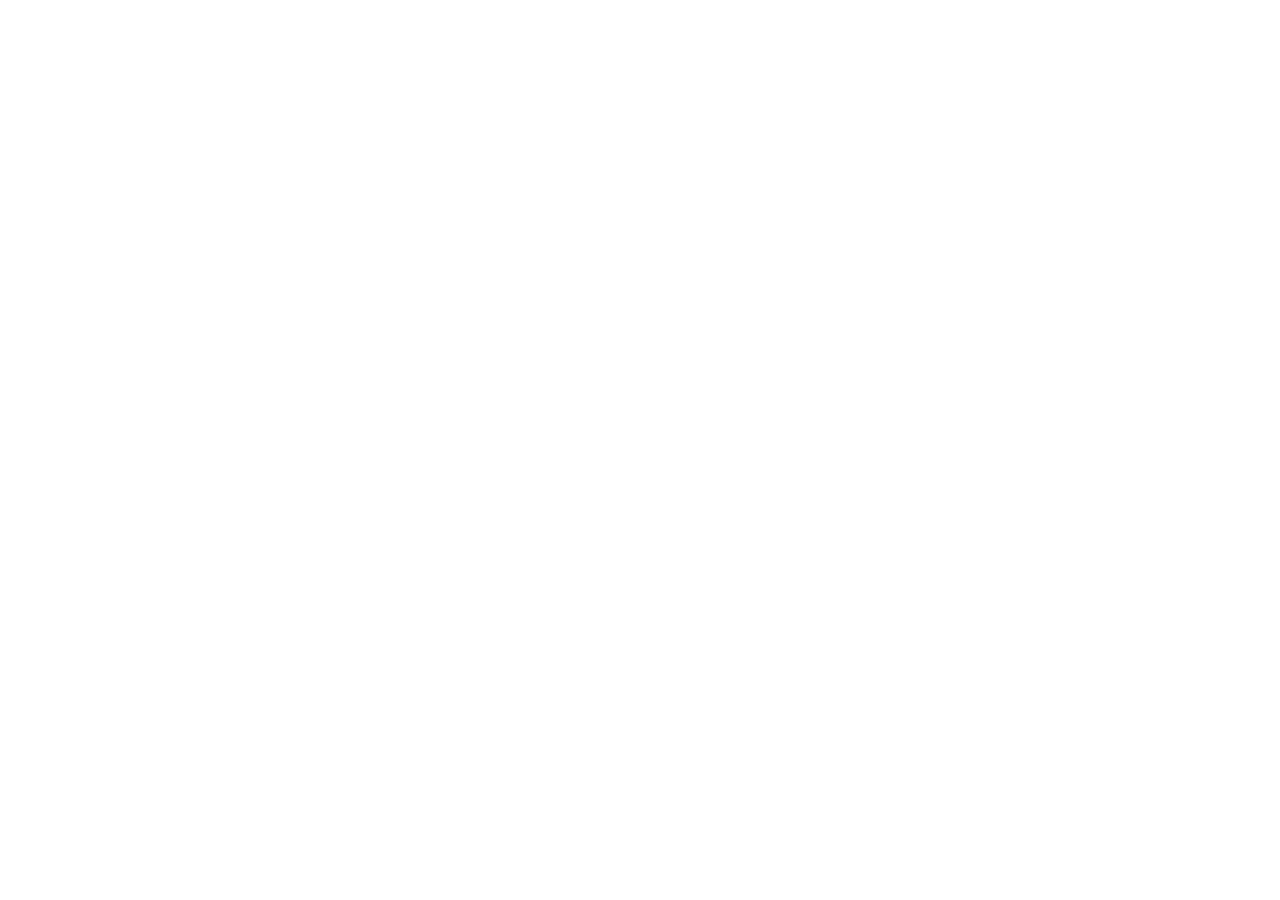
==== index.html @ d4c9ab6a "feat: initialize Sweet 17 Birthday Wish app Setup the project structure including React, Vite, Tailw" ====
<!doctype html>
<html lang="en">
  <head>
    <meta charset="UTF-8" />
    <meta name="viewport" content="width=device-width, initial-scale=1.0" />
    <title>Happy Sweet 17th Birthday, Sayang! 💖</title>
  </head>
  <body>
    <div id="root"></div>
    <script type="module" src="/src/main.tsx"></script>
  </body>
</html>
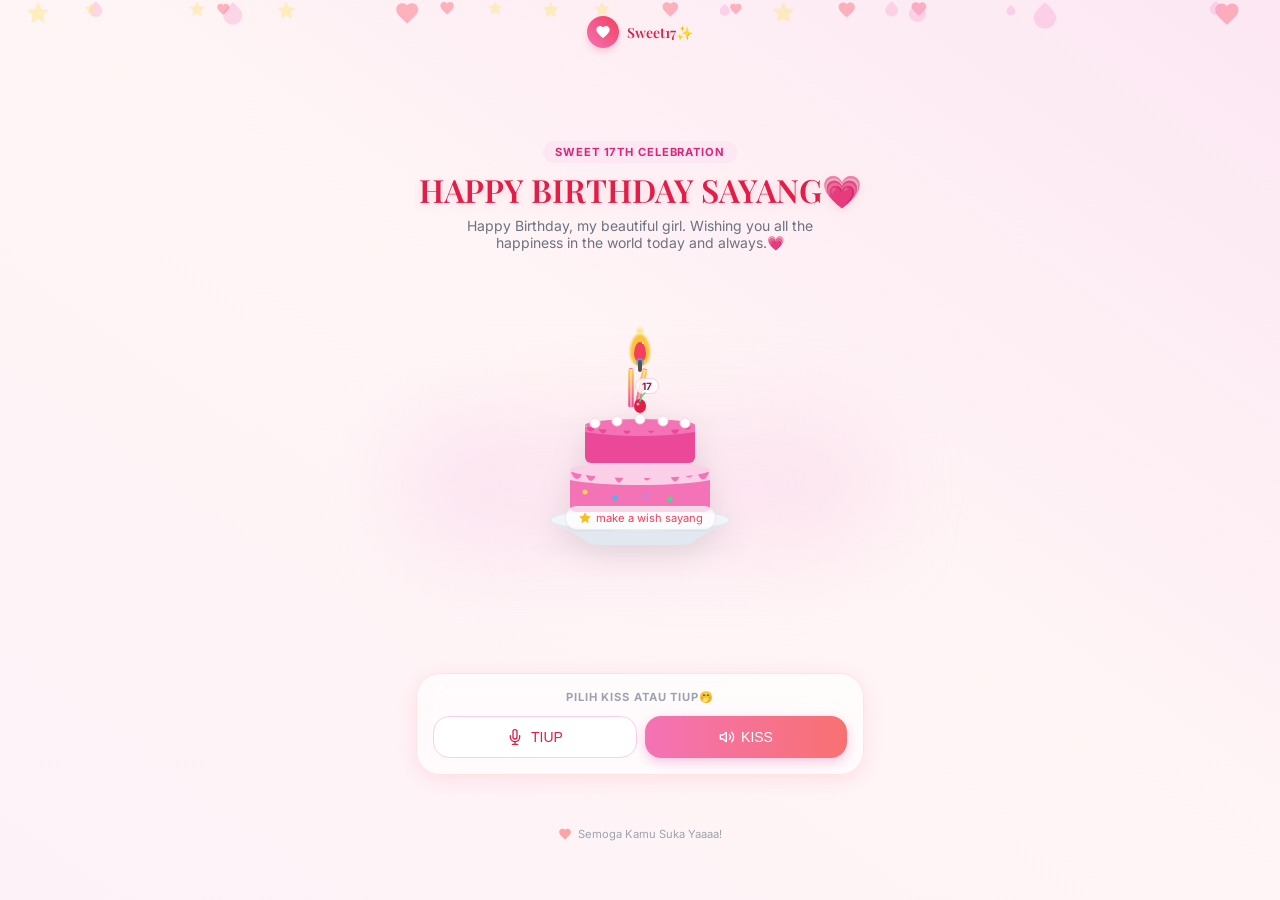
==== commit 3f4b060f: "Add files via upload" ====
--- a/index.html
+++ b/index.html
@@ -1,13 +1,751 @@
-<!doctype html>
-<html lang="en">
-  <head>
-    <meta charset="UTF-8" />
-    <meta name="viewport" content="width=device-width, initial-scale=1.0" />
-    <title>Happy Sweet 17th Birthday, Sayang! 💖</title>
-  </head>
-  <body>
-    <div id="root"></div>
-    <script type="module" src="/src/main.tsx"></script>
-  </body>
-</html>
-
+<!DOCTYPE html>
+<html lang="id">
+<head>
+  <meta charset="UTF-8" />
+  <meta name="viewport" content="width=device-width, initial-scale=1.0" />
+  <title>Happy Sweet 17th Birthday, Sayang! 💖</title>
+  <link rel="preconnect" href="https://fonts.googleapis.com" />
+  <link rel="preconnect" href="https://fonts.gstatic.com" crossorigin />
+  <link href="https://fonts.googleapis.com/css2?family=Caveat:wght@400;700&family=Inter:wght@400;500;600;700&family=Playfair+Display:ital,wght@0,400;0,600;0,700;1,400&display=swap" rel="stylesheet" />
+  <style>
+    *, *::before, *::after { box-sizing: border-box; margin: 0; padding: 0; }
+    :root { --font-sans: "Inter", ui-sans-serif, system-ui, -apple-system, sans-serif; --font-serif: "Playfair Display", Georgia, cambria, serif; --font-hand: "Caveat", cursive, sans-serif; }
+    html, body { min-height: 100%; }
+    body { font-family: var(--font-sans); background: linear-gradient(to top right, #fdf2f8, rgba(255,241,242,0.7), #fce7f3); color: #1e293b; overflow-x: hidden; min-height: 100vh; }
+    body::before { content: \'\'; position: fixed; inset: 0; background-image: radial-gradient(#ffe4e6 1px, transparent 1px); background-size: 20px 20px; opacity: 0.7; pointer-events: none; z-index: 0; }
+    ::-webkit-scrollbar { width: 6px; }
+    ::-webkit-scrollbar-track { background: transparent; }
+    ::-webkit-scrollbar-thumb { background: rgba(244,63,94,0.2); border-radius: 9999px; }
+    ::-webkit-scrollbar-thumb:hover { background: rgba(244,63,94,0.4); }
+    @keyframes float-slow { 0%, 100% { transform: translateY(0px) rotate(0deg); } 50% { transform: translateY(-15px) rotate(3deg); } }
+    @keyframes sparkle-anim { 0%, 100% { opacity: 0.3; transform: scale(0.8); } 50% { opacity: 1; transform: scale(1.2); } }
+    @keyframes float-particle { 0% { transform: translateY(110vh) rotate(0deg); opacity: 0; } 10% { opacity: 0.6; } 90% { opacity: 0.4; } 100% { transform: translateY(-10vh) rotate(360deg); opacity: 0; } }
+    @keyframes confetti-burst { 0% { transform: scale(0.1) translate(0,0); opacity: 1; } 60% { opacity: 1; } 100% { opacity: 0; } }
+    @keyframes flame-flicker { 0%, 100% { transform: scaleX(1) scaleY(1); } 33% { transform: scaleX(1.1) scaleY(0.95); } 66% { transform: scaleX(0.95) scaleY(1.1); } }
+    @keyframes pulse-anim { 0%, 100% { opacity: 1; } 50% { opacity: 0.5; } }
+    @keyframes ping-anim { 0% { transform: scale(1); opacity: 1; } 75%, 100% { transform: scale(2); opacity: 0; } }
+    @keyframes bounce-anim { 0%, 100% { transform: translateY(0); } 50% { transform: translateY(-4px); } }
+    @keyframes spin-slow { from { transform: rotate(0deg); } to { transform: rotate(360deg); } }
+    @keyframes spin-fast { from { transform: rotate(0deg); } to { transform: rotate(360deg); } }
+    @keyframes slide-in-up { from { opacity: 0; transform: translateY(20px); } to { opacity: 1; transform: translateY(0); } }
+    @keyframes fade-in { from { opacity: 0; } to { opacity: 1; } }
+    @keyframes scale-in { from { opacity: 0; transform: scale(0.95); } to { opacity: 1; transform: scale(1); } }
+    @keyframes love-float { 0% { transform: translateY(0) scale(0); opacity: 1; } 50% { opacity: 0.8; } 100% { transform: translateY(-60px) scale(1.4); opacity: 0; } }
+    @keyframes smoke-up { 0% { opacity: 0; transform: translateY(-25px) scale(0.8); } 30% { opacity: 0.5; } 100% { opacity: 0; transform: translateY(-80px) scale(1.5); } }
+    @keyframes envelope-paper { from { opacity: 0; transform: translateY(20px); } to { opacity: 1; transform: translateY(0); } }
+    .animate-float-slow { animation: float-slow 6s ease-in-out infinite; }
+    .animate-sparkle { animation: sparkle-anim 2s ease-in-out infinite; }
+    .animate-pulse { animation: pulse-anim 2s ease-in-out infinite; }
+    .animate-ping { animation: ping-anim 1s cubic-bezier(0,0,0.2,1) infinite; }
+    .animate-bounce { animation: bounce-anim 1s ease-in-out infinite; }
+    .animate-spin-slow { animation: spin-slow 8s linear infinite; }
+    .animate-spin-fast { animation: spin-fast 1.5s linear infinite; }
+    .pink-glow { box-shadow: 0 0 25px rgba(244,63,94,0.2); }
+    .text-shadow-pink { text-shadow: 0 2px 10px rgba(244,63,94,0.15); }
+    #app { min-height: 100vh; display: flex; flex-direction: column; position: relative; z-index: 1; }
+    header { width: 100%; display: flex; justify-content: space-between; align-items: center; padding: 1rem 1.5rem; z-index: 20; user-select: none; }
+    .logo {
+  display: flex;
+  justify-content: center;  /* ← tambahkan ini */
+  align-items: center;
+  gap: 8px;
+  cursor: pointer;
+  /* hapus atau override margin/padding yang mendorong ke kiri */
+  margin: 0 auto;
+  width: fit-content;
+}
+    .logo-circle { width: 32px; height: 32px; border-radius: 50%; background: linear-gradient(to top right, #f472b6, #f43f5e); display: flex; align-items: center; justify-content: center; color: #fff; box-shadow: 0 4px 6px rgba(244,63,94,0.2); }
+    .logo-text { font-family: var(--font-serif); font-weight: 600; color: #e11d48; font-size: 0.875rem; }
+    .edit-btn { display: flex; align-items: center; gap: 4px; padding: 6px 12px; background: rgba(255,255,255,0.7); border: 1px solid rgba(251,113,133,0.5); border-radius: 9999px; color: #f43f5e; font-size: 0.75rem; font-weight: 600; cursor: pointer; transition: all 0.2s; backdrop-filter: blur(4px); }
+    .edit-btn:hover { background: #fff; border-color: #fca5a5; transform: scale(1.05); }
+    .edit-btn:active { transform: scale(0.95); }
+    main { flex: 1; display: flex; align-items: center; justify-content: center; padding: 0.5rem 1rem; position: relative; z-index: 10; }
+    .screen { width: 100%; animation: scale-in 0.5s ease both; }
+    .cake-container { display: flex; flex-direction: column; align-items: center; justify-content: space-between; min-height: 85vh; width: 100%; max-width: 32rem; margin: 0 auto; padding: 1rem; z-index: 10; text-align: center; }
+    .cake-greeting { margin-top: 1.5rem; }
+    .cake-badge { display: inline-block; padding: 4px 12px; background: #fce7f3; color: #db2777; border-radius: 9999px; font-size: 0.7rem; font-weight: 700; text-transform: uppercase; letter-spacing: 0.08em; }
+    .cake-title { font-family: var(--font-serif); font-size: 2rem; font-weight: 600; color: #e11d48; line-height: 1.2; margin-top: 8px; }
+    .cake-subtitle { color: #6b7280; font-size: 0.875rem; max-width: 26rem; margin: 8px auto 0; }
+    .cake-area { position: relative; margin: 2rem 0; padding: 1rem 0; display: flex; flex-direction: column; align-items: center; justify-content: center; height: 18rem; width: 100%; }
+    .cake-glow { position: absolute; left: 0; right: 0; bottom: 3rem; height: 9rem; background: rgba(251,207,232,0.4); border-radius: 9999px; filter: blur(40px); animation: pulse-anim 2s ease-in-out infinite; }
+    .cake-clickable { position: relative; cursor: pointer; user-select: none; }
+    .cake-svg { filter: drop-shadow(0 10px 15px rgba(0,0,0,0.1)); transition: transform 0.3s ease; }
+    .cake-clickable:hover .cake-svg { transform: scale(1.05); }
+    .flame-wrap { position: absolute; top: -36px; left: 50%; transform: translateX(-50%); display: flex; flex-direction: column; align-items: center; pointer-events: none; }
+    .flame-outer { width: 20px; height: 32px; background: #fbbf24; border-radius: 50% 50% 50% 50% / 60% 60% 40% 40%; filter: blur(1px); opacity: 0.9; animation: flame-flicker 1.5s ease-in-out infinite, pulse-anim 1.5s ease-in-out infinite; }
+    .flame-inner { position: absolute; bottom: 4px; width: 12px; height: 20px; background: #f43f5e; border-radius: 50% 50% 50% 50% / 60% 60% 40% 40%; }
+    .flame-blue { position: absolute; bottom: 0; width: 8px; height: 8px; background: #60a5fa; border-radius: 50%; opacity: 0.7; }
+    .flame-spark1 { position: absolute; top: -5px; right: 8px; width: 4px; height: 4px; background: #fde68a; border-radius: 50%; box-shadow: 0 0 0 2px rgba(253,230,138,0.5); animation: ping-anim 1s infinite; }
+    .flame-spark2 { position: absolute; top: 8px; left: 12px; width: 2px; height: 2px; background: #fef3c7; border-radius: 50%; animation: pulse-anim 1s infinite; }
+    .smoke-wrap { position: absolute; top: -40px; left: 50%; transform: translateX(-50%); pointer-events: none; animation: smoke-up 1.2s ease-out forwards; }
+    .candle-wick { position: absolute; top: -10px; left: 103px; width: 4px; height: 12px; background: #525252; border-radius: 9999px; }
+    .candle-body { position: absolute; top: -2px; left: 93px; display: flex; align-items: flex-end; gap: 4px; }
+    .candle-1, .candle-2 { width: 6px; height: 40px; background: linear-gradient(to top, #ec4899, #fcd34d); border-radius: 9999px; border: 1px solid rgba(255,255,255,0.2); display: flex; justify-content: center; overflow: hidden; }
+    .candle-stripe { width: 2px; height: 100%; background: rgba(255,255,255,0.4); }
+    .candle-2 { transform: rotate(12deg); }
+    .candle-17 { position: absolute; top: 8px; left: 100px; font-size: 10px; font-weight: 700; color: #9d174d; background: rgba(255,255,255,0.8); padding: 1px 6px; border-radius: 9999px; border: 1px solid #fbcfe8; pointer-events: none; }
+    .wish-banner { position: absolute; bottom: 24px; left: 0; right: 0; text-align: center; pointer-events: none; }
+    .wish-badge { font-size: 0.7rem; background: rgba(255,255,255,0.7); color: #f43f5e; padding: 4px 12px; border-radius: 9999px; border: 1px solid #ffe4e6; box-shadow: 0 1px 2px rgba(0,0,0,0.05); display: inline-flex; align-items: center; gap: 4px; }
+    .controls-panel { width: 100%; max-width: 28rem; background: rgba(255,255,255,0.65); backdrop-filter: blur(12px); padding: 1rem; border-radius: 24px; border: 1px solid #ffe4e6; box-shadow: 0 4px 20px rgba(244,63,94,0.12); margin-bottom: 1rem; user-select: none; }
+    .controls-header { font-size: 0.7rem; font-weight: 700; color: #9ca3af; text-transform: uppercase; letter-spacing: 0.08em; text-align: center; margin-bottom: 12px; }
+    .controls-btns { display: flex; gap: 8px; }
+    .mic-btn { flex: 1; padding: 12px 16px; border-radius: 16px; font-weight: 500; font-size: 0.875rem; display: flex; align-items: center; justify-content: center; gap: 8px; border: 1px solid #fbcfe8; cursor: pointer; transition: all 0.3s; background: #fff; color: #e11d48; }
+    .mic-btn:hover { background: #fff1f2; border-color: #fca5a5; }
+    .mic-btn.active { background: #f43f5e; color: #fff; border-color: #f43f5e; box-shadow: 0 4px 12px rgba(244,63,94,0.3); animation: pulse-anim 2s infinite; }
+    .mic-btn:disabled { opacity: 0.5; cursor: not-allowed; }
+    .kiss-btn { flex: 1; padding: 12px 16px; border-radius: 16px; font-weight: 500; font-size: 0.875rem; background: linear-gradient(to right, #f472b6, #f87171); color: #fff; border: none; cursor: pointer; box-shadow: 0 4px 12px rgba(244,114,182,0.4); display: flex; align-items: center; justify-content: center; gap: 6px; transition: all 0.3s; }
+    .kiss-btn:hover { background: linear-gradient(to right, #ec4899, #ef4444); }
+    .kiss-btn:active { transform: scale(0.95); }
+    .kiss-btn:disabled { opacity: 0.5; cursor: not-allowed; }
+    .mic-feedback { margin-top: 12px; overflow: hidden; }
+    .mic-status { display: flex; justify-content: space-between; align-items: center; font-size: 0.7rem; color: #f43f5e; padding: 0 4px; margin-bottom: 4px; }
+    .mic-dot { width: 6px; height: 6px; background: #f43f5e; border-radius: 50%; animation: ping-anim 1s infinite; margin-right: 4px; }
+    .mic-bar-track { width: 100%; height: 12px; background: rgba(252,207,232,0.6); border-radius: 9999px; overflow: hidden; border: 1px solid rgba(252,207,232,0.5); }
+    .mic-bar-fill { height: 100%; background: linear-gradient(to right, #f472b6, #fb7185, #f43f5e); border-radius: 9999px; transition: width 0.1s; width: 0%; }
+    .mic-hint { font-size: 0.6rem; color: #9ca3af; font-style: italic; text-align: center; margin-top: 4px; }
+    .mic-error { margin-top: 8px; font-size: 0.7rem; color: #d97706; background: #fffbeb; padding: 10px; border-radius: 12px; border: 1px solid #fde68a; }
+    .cake-footer { font-size: 0.7rem; color: #9ca3af; display: flex; align-items: center; justify-content: center; gap: 6px; padding-bottom: 8px; }
+    .slide-container { display: flex; flex-direction: column; align-items: center; min-height: 85vh; width: 100%; max-width: 42rem; margin: 0 auto; padding: 1rem 1rem 1.5rem; z-index: 10; }
+    .slide-topbar { width: 100%; display: flex; justify-content: space-between; align-items: center; margin-bottom: 1.5rem; background: rgba(255,255,255,0.4); backdrop-filter: blur(8px); padding: 8px 16px; border-radius: 9999px; border: 1px solid rgba(252,207,232,0.5); user-select: none; }
+    .music-disc { width: 40px; height: 40px; background: linear-gradient(to top right, #f472b6, #f87171); border-radius: 50%; display: flex; align-items: center; justify-content: center; color: #fff; cursor: pointer; position: relative; box-shadow: 0 4px 12px rgba(244,114,182,0.4); transition: transform 0.2s; flex-shrink: 0; }
+    .music-disc:hover { transform: scale(1.05); }
+    .music-disc:active { transform: scale(0.95); }
+    .music-disc.spinning { animation: spin-fast 6s linear infinite; }
+    .music-icon { position: absolute; inset: 0; display: flex; align-items: center; justify-content: center; }
+    .music-title { font-size: 0.7rem; font-weight: 700; color: #e11d48; max-width: 120px; white-space: nowrap; overflow: hidden; text-overflow: ellipsis; }
+    .music-label { font-size: 0.6rem; color: #6b7280; letter-spacing: 0.05em; }
+    .topbar-left { display: flex; align-items: center; }
+    .music-info { margin-left: 8px; }
+    .topbar-right { display: flex; align-items: center; gap: 4px; }
+    .vol-btn { width: 36px; height: 36px; display: flex; align-items: center; justify-content: center; border-radius: 50%; border: 1px solid #fecdd3; background: #fff5f5; color: #f43f5e; cursor: pointer; transition: all 0.3s; }
+    .vol-btn.muted { background: #f3f4f6; color: #9ca3af; border-color: #e5e7eb; }
+    .reset-btn { font-size: 0.7rem; color: #fb7185; background: #fff; border: 1px solid #fbcfe8; padding: 6px 14px; border-radius: 9999px; cursor: pointer; font-weight: 500; transition: all 0.2s; }
+    .reset-btn:hover { background: #fff1f2; border-color: #fca5a5; color: #e11d48; }
+    .carousel-wrap { width: 100%; position: relative; flex: 1; display: flex; flex-direction: column; justify-content: center; align-items: center; min-height: 550px; }
+    .slide-card { background: rgba(255,255,255,0.85); backdrop-filter: blur(12px); border-radius: 32px; padding: 1.5rem; box-shadow: 0 20px 60px rgba(244,63,94,0.12); border: 1px solid rgba(251,113,133,0.3); width: 100%; display: flex; flex-direction: column; gap: 1.5rem; animation: slide-in-up 0.5s ease both; }
+    .photo-frame { position: relative; overflow: hidden; border-radius: 16px; background: rgba(252,231,243,0.5); aspect-ratio: 16/9; min-height: 200px; display: flex; align-items: center; justify-content: center; border: 4px solid #fff; box-shadow: 0 4px 16px rgba(0,0,0,0.08); cursor: pointer; user-select: none; }
+    .photo-frame img { width: 100%; height: 100%; object-fit: cover; border-radius: 12px; transition: transform 0.7s ease; }
+    .photo-frame:hover img { transform: scale(1.05); }
+    .photo-overlay { position: absolute; inset: 0; background: linear-gradient(to top, rgba(136,19,55,0.1), transparent); pointer-events: none; }
+    .photo-sparkle { position: absolute; top: 12px; right: 12px; width: 20px; height: 20px; color: rgba(253,230,138,0.9); }
+    .photo-tap-hint { position: absolute; bottom: 8px; right: 8px; background: rgba(255,255,255,0.9); backdrop-filter: blur(4px); padding: 4px 10px; border-radius: 9999px; font-size: 0.65rem; font-weight: 500; color: rgba(225,29,72,0.9); border: 1px solid #fbcfe8; display: flex; align-items: center; gap: 4px; }
+    .love-particle { position: absolute; color: #f43f5e; pointer-events: none; animation: love-float 0.8s ease-out forwards; }
+    .slide-text { display: flex; flex-direction: column; gap: 10px; text-align: left; }
+    .slide-label { font-size: 0.65rem; font-weight: 700; color: #fb7185; text-transform: uppercase; letter-spacing: 0.12em; display: flex; align-items: center; gap: 6px; }
+    .label-dot { width: 6px; height: 6px; background: #fb7185; border-radius: 50%; animation: bounce-anim 1s ease-in-out infinite; }
+    .slide-title { font-family: var(--font-serif); font-size: 1.5rem; font-weight: 600; color: #e11d48; line-height: 1.2; }
+    .slide-divider { width: 48px; height: 4px; background: linear-gradient(to right, #f9a8d4, #fca5a5); border-radius: 9999px; }
+    .slide-desc { color: #4b5563; font-size: 0.875rem; line-height: 1.7; white-space: pre-line; }
+    .slide-caption { padding-top: 8px; font-family: var(--font-hand); font-size: 1.1rem; font-style: italic; color: rgba(251,113,133,0.9); text-align: right; }
+    .letter-card { background: rgba(255,255,255,0.85); backdrop-filter: blur(12px); border-radius: 32px; padding: 1.5rem; box-shadow: 0 20px 60px rgba(244,63,94,0.12); border: 1px solid rgba(251,113,133,0.3); width: 100%; text-align: center; display: flex; flex-direction: column; gap: 1.5rem; animation: slide-in-up 0.5s ease both; }
+    .envelope-wrap { display: flex; flex-direction: column; align-items: center; padding: 8px 0; user-select: none; }
+    .envelope-svg { cursor: pointer; filter: drop-shadow(0 4px 8px rgba(0,0,0,0.1)); transition: transform 0.3s; }
+    .envelope-svg:hover { transform: scale(1.05); }
+    .envelope-hint { font-size: 0.65rem; color: #ec4899; margin-top: 8px; letter-spacing: 0.05em; font-weight: 500; }
+    .letter-interior { background: rgba(255,241,242,0.4); border: 1.5px dashed #fca5a5; border-radius: 16px; padding: 1.25rem; text-align: left; overflow: hidden; transition: all 0.4s ease; }
+    .letter-interior.hidden { max-height: 0; opacity: 0; padding-top: 0; padding-bottom: 0; margin-top: 0; }
+    .letter-interior.visible { max-height: 1000px; opacity: 1; }
+    .letter-title { font-family: var(--font-serif); font-size: 1.2rem; color: #e11d48; font-weight: 600; text-align: center; padding-bottom: 8px; border-bottom: 1px solid rgba(252,165,165,0.4); display: flex; align-items: center; justify-content: center; gap: 6px; margin-bottom: 12px; }
+    .letter-body { font-size: 0.8rem; color: #374151; line-height: 1.8; display: flex; flex-direction: column; gap: 12px; max-height: 200px; overflow-y: auto; padding-right: 4px; }
+    .letter-body p.from { font-weight: 600; color: #f43f5e; }
+    .letter-body p.closing { padding-top: 8px; font-style: italic; color: #f43f5e; font-weight: 500; }
+    .letter-sign { font-family: var(--font-hand); font-size: 1.3rem; color: #e11d48; font-weight: 700; text-align: right; padding: 8px 8px 0; }
+    .reply-form { background: rgba(252,231,243,0.5); border: 1px solid #fbcfe8; border-radius: 16px; padding: 1rem; text-align: left; display: flex; flex-direction: column; gap: 10px; }
+    .reply-label { font-size: 0.7rem; font-weight: 700; color: #6b7280; text-transform: uppercase; letter-spacing: 0.08em; }
+    .reply-textarea { width: 100%; font-size: 0.8rem; background: #fff; padding: 10px 12px; border-radius: 12px; border: 1px solid #fbcfe8; outline: none; resize: none; font-family: var(--font-sans); transition: border-color 0.2s; }
+    .reply-textarea:focus { border-color: #fca5a5; box-shadow: 0 0 0 2px rgba(252,165,165,0.2); }
+    .reply-footer { display: flex; justify-content: space-between; align-items: center; }
+    .reply-hint { font-size: 0.6rem; color: #9ca3af; }
+    .send-btn { padding: 8px 16px; font-size: 0.7rem; font-weight: 600; background: #22c55e; color: #fff; border: none; border-radius: 12px; cursor: pointer; display: flex; align-items: center; gap: 4px; transition: background 0.2s; }
+    .send-btn:hover { background: #16a34a; }
+    .send-btn:disabled { background: #e5e7eb; color: #9ca3af; cursor: not-allowed; }
+    .slide-nav { width: 100%; display: flex; justify-content: space-between; align-items: center; margin-top: 1.5rem; background: rgba(255,255,255,0.4); backdrop-filter: blur(4px); padding: 10px 12px; border-radius: 9999px; border: 1px solid rgba(252,207,232,0.5); user-select: none; }
+    .nav-btn { width: 40px; height: 40px; display: flex; align-items: center; justify-content: center; border-radius: 50%; background: #fff; border: 1px solid #fbcfe8; color: #f43f5e; cursor: pointer; transition: all 0.2s; }
+    .nav-btn:hover { border-color: #fca5a5; background: #fff1f2; }
+    .nav-btn:active { transform: scale(0.95); }
+    .nav-dots { display: flex; align-items: center; gap: 8px; }
+    .nav-dot { height: 8px; border-radius: 9999px; background: #fbcfe8; cursor: pointer; transition: all 0.3s; border: none; }
+    .nav-dot.active { width: 24px; background: #f43f5e; box-shadow: 0 1px 3px rgba(0,0,0,0.1); }
+    .nav-dot:not(.active) { width: 8px; }
+    .nav-dot:not(.active):hover { background: #fca5a5; }
+    .nav-count { font-size: 0.6rem; font-weight: 700; color: #f43f5e; margin-left: 4px; }
+    .modal-overlay { position: fixed; inset: 0; background: rgba(0,0,0,0.4); backdrop-filter: blur(4px); display: flex; align-items: center; justify-content: center; padding: 1rem; z-index: 50; overflow-y: auto; }
+    .modal-overlay.hidden { display: none; }
+    .modal-box { background: rgba(255,255,255,0.97); border-radius: 32px; width: 100%; max-width: 36rem; max-height: 85vh; overflow-y: auto; box-shadow: 0 25px 60px rgba(0,0,0,0.2); border: 1px solid #fbcfe8; padding: 1.5rem; display: flex; flex-direction: column; animation: scale-in 0.3s ease both; }
+    .modal-header { display: flex; justify-content: space-between; align-items: center; padding-bottom: 1rem; border-bottom: 1px solid #fbcfe8; margin-bottom: 1.5rem; }
+    .modal-header-left { display: flex; align-items: center; gap: 8px; }
+    .modal-icon { padding: 8px; background: #fce7f3; border-radius: 12px; color: #db2777; }
+    .modal-title { font-size: 1.1rem; font-weight: 700; color: #1f2937; }
+    .modal-subtitle { font-size: 0.7rem; color: #9ca3af; }
+    .close-btn { padding: 6px 10px; color: #94a3b8; background: transparent; border: none; border-radius: 8px; cursor: pointer; font-size: 1.2rem; transition: all 0.2s; line-height: 1; }
+    .close-btn:hover { background: #f1f5f9; color: #475569; }
+    .section-label { font-size: 0.7rem; font-weight: 700; color: #ec4899; text-transform: uppercase; letter-spacing: 0.08em; border-left: 2px solid #f472b6; padding-left: 8px; display: block; margin-bottom: 12px; }
+    .form-grid { display: grid; grid-template-columns: 1fr 1fr; gap: 12px; margin-bottom: 12px; }
+    @media (max-width: 480px) { .form-grid { grid-template-columns: 1fr; } }
+    .form-group { display: flex; flex-direction: column; gap: 4px; }
+    .form-label { font-size: 0.75rem; font-weight: 600; color: #4b5563; }
+    .form-input, .form-textarea { width: 100%; font-size: 0.875rem; background: rgba(252,231,243,0.3); padding: 10px 12px; border-radius: 12px; border: 1px solid #fbcfe8; outline: none; font-family: var(--font-sans); transition: border-color 0.2s; }
+    .form-input:focus, .form-textarea:focus { border-color: #fca5a5; box-shadow: 0 0 0 2px rgba(252,165,165,0.2); }
+    .form-hint { font-size: 0.65rem; color: #9ca3af; }
+    .form-textarea { resize: vertical; }
+    .slide-editor { padding: 1rem; background: rgba(255,241,242,0.35); border: 1px solid #fbcfe8; border-radius: 16px; margin-bottom: 12px; display: flex; flex-direction: column; gap: 10px; }
+    .slide-num { font-size: 0.7rem; font-weight: 700; color: #f43f5e; background: rgba(252,207,232,0.5); padding: 2px 10px; border-radius: 9999px; display: inline-block; }
+    .modal-footer { padding-top: 1rem; border-top: 1px solid #fbcfe8; margin-top: 1.5rem; display: flex; flex-direction: column; gap: 10px; }
+    .footer-btns { display: flex; gap: 8px; }
+    .save-btn { flex: 1; padding: 12px; font-size: 0.875rem; font-weight: 600; background: #fce7f3; color: #db2777; border: 1px solid rgba(251,207,232,0.55); border-radius: 16px; cursor: pointer; display: flex; align-items: center; justify-content: center; gap: 6px; transition: background 0.2s; }
+    .save-btn:hover { background: #fbcfe8; }
+    .save-btn.success { background: #dcfce7; color: #16a34a; border-color: rgba(134,239,172,0.4); }
+    .share-btn { flex: 1; padding: 12px; font-size: 0.875rem; font-weight: 600; background: linear-gradient(to right, #f472b6, #f43f5e); color: #fff; border: none; border-radius: 16px; cursor: pointer; display: flex; align-items: center; justify-content: center; gap: 6px; transition: all 0.3s; box-shadow: 0 4px 12px rgba(244,63,94,0.2); }
+    .share-btn:hover { background: linear-gradient(to right, #ec4899, #e11d48); }
+    .share-btn:active { transform: scale(0.95); }
+    .share-btn.copied { background: #22c55e; }
+    .footer-tip { font-size: 0.6rem; color: #9ca3af; text-align: center; font-style: italic; }
+    #hearts-canvas { position: fixed; inset: 0; overflow: hidden; pointer-events: none; z-index: 0; }
+    .heart-particle { position: absolute; border-radius: 50%; color: rgba(251,113,133,0.6); }
+    #confetti-canvas { position: fixed; inset: 0; pointer-events: none; z-index: 40; overflow: hidden; }
+    .confetti-piece { position: absolute; border-radius: 50%; }
+    .yt-player { position: absolute; top: 0; left: 0; width: 1px; height: 1px; opacity: 0; pointer-events: none; overflow: hidden; }
+    svg.icon { display: inline-block; vertical-align: middle; }
+  </style>
+</head>
+<audio id="bgMusic" loop>
+  <source src="Bazzi - Beautiful feat. Camila(1).mp3" type="audio/mpeg">
+</audio>
+<body>
+<div id="hearts-canvas"></div>
+<div id="confetti-canvas"></div>
+<div id="app">
+  <header>
+      <div class="logo" onclick="handleResetCake()">
+        <div class="logo-circle">
+          <svg width="16" height="16" viewBox="0 0 24 24" fill="white"><path d="M12 21.35l-1.45-1.32C5.4 15.36 2 12.28 2 8.5 2 5.42 4.42 3 7.5 3c1.74 0 3.41.81 4.5 2.09C13.09 3.81 14.76 3 16.5 3 19.58 3 22 5.42 22 8.5c0 3.78-3.4 6.86-8.55 11.54L12 21.35z"/></svg>
+    </div>
+        <span class="logo-text">Sweet17✨</span>
+      </div>
+
+    </header>
+    <main>
+      <div class="screen" id="screen-cake">
+        <div class="cake-container">
+          <div class="cake-greeting" style="animation: slide-in-up 1s ease both">
+            <span class="cake-badge">Sweet 17th Celebration</span>
+            <h1 class="cake-title text-shadow-pink">HAPPY BIRTHDAY SAYANG💗</h1>
+            <p class="cake-subtitle">Happy Birthday, my beautiful girl. Wishing you all the happiness in the world today and always.💗</p>
+          </div>
+        <div class="cake-area">
+          <div class="cake-glow"></div>
+          <div class="cake-clickable" onclick="handleBlowOut()" id="cake-click">
+            <div class="flame-wrap" id="flame-wrap">
+              <div class="flame-outer"></div>
+              <div class="flame-inner"></div>
+              <div class="flame-blue"></div>
+              <div class="flame-spark1"></div>
+              <div class="flame-spark2"></div>
+            </div>
+            <div id="smoke-wrap" style="display:none">
+              <div class="smoke-wrap">
+                <svg width="32" height="32" fill="currentColor" viewBox="0 0 24 24" style="color:#94a3b8;opacity:0.6"><path d="M12 2a4 4 0 00-4 4h1a3 3 0 116 0h1a4 4 0 00-4-4zm0 6a3 3 0 00-3 3h1a2 2 0 114 0h1a3 3 0 00-3-3zm0 5a2 2 0 00-2 2h1a1 1 0 112 0h1a2 2 0 00-2-2z"/></svg>
+              </div>
+            </div>
+            <div class="candle-wick"></div>
+            <div class="candle-body">
+              <div class="candle-1"><div class="candle-stripe"></div></div>
+              <div class="candle-2"><div class="candle-stripe"></div></div>
+            </div>
+            <div class="candle-17">17</div>
+            <svg class="cake-svg" width="210" height="180" viewBox="0 0 210 180" fill="none" xmlns="http://www.w3.org/2000/svg">
+              <path d="M15 150 C 15 165, 195 165, 195 150 L 160 170 C 160 170, 160 175, 140 175 C 120 175, 90 175, 70 175 C 50 175, 50 170, 50 170 Z" fill="#E2E8F0"/>
+              <ellipse cx="105" cy="150" rx="90" ry="12" fill="#F1F5F9" stroke="#E2E8F0" stroke-width="2"/>
+              <rect x="35" y="100" width="140" height="42" rx="6" fill="#F472B6"/>
+              <ellipse cx="105" cy="100" rx="70" ry="8" fill="#FBCFE8"/>
+              <path d="M 35 100 Q 42 118 49 100 Q 56 122 63 100 Q 70 114 77 100 Q 84 125 91 100 Q 98 116 105 100 Q 112 121 119 100 Q 126 113 133 100 Q 140 123 147 100 Q 154 115 161 100 Q 168 119 175 100 L 175 110 Q 150 115 105 115 Q 60 115 35 110 Z" fill="#FBCFE8"/>
+              <circle cx="50" cy="122" r="2.5" fill="#FCD34D"/>
+              <circle cx="80" cy="128" r="2.5" fill="#38BDF8"/>
+              <circle cx="110" cy="125" r="2" fill="#A78BFA"/>
+              <circle cx="135" cy="129" r="2.5" fill="#4ADE80"/>
+              <circle cx="160" cy="122" r="2" fill="#F472B6"/>
+              <rect x="50" y="55" width="110" height="38" rx="6" fill="#EC4899"/>
+              <ellipse cx="105" cy="55" rx="55" ry="6" fill="#F472B6"/>
+              <path d="M 50 55 Q 56 68 62 55 Q 68 72 74 55 Q 80 66 86 55 Q 92 73 98 55 Q 104 64 110 55 Q 116 71 122 55 Q 128 66 134 55 Q 140 73 146 55 Q 152 64 158 55 Q 160 55 160 55 L 160 62 Q 135 66 105 66 Q 75 66 50 62 Z" fill="#F472B6"/>
+              <circle cx="60" cy="53" r="5" fill="#FFF" stroke="#FFD1DC" stroke-width="1"/>
+              <circle cx="82" cy="51" r="5" fill="#FFF" stroke="#FFD1DC" stroke-width="1"/>
+              <circle cx="105" cy="49" r="5" fill="#FFF" stroke="#FFD1DC" stroke-width="1"/>
+              <circle cx="128" cy="51" r="5" fill="#FFF" stroke="#FFD1DC" stroke-width="1"/>
+              <circle cx="150" cy="53" r="5" fill="#FFF" stroke="#FFD1DC" stroke-width="1"/>
+              <g transform="translate(100, 31)"><ellipse cx="5" cy="5" rx="6" ry="7" fill="#E11D48"/><path d="M 5 0 Q 7 -6 10 -8" stroke="#4ADE80" stroke-width="1.5" stroke-linecap="round"/><circle cx="3" cy="3" r="1.5" fill="#FFF" opacity="0.6"/></g>
+            </svg>
+            <div class="wish-banner">
+              <span class="wish-badge" id="wish-text">
+                <svg width="14" height="14" viewBox="0 0 24 24" fill="#fbbf24"><path d="M12 2l3.09 6.26L22 9.27l-5 4.87 1.18 6.88L12 17.77l-6.18 3.25L7 14.14 2 9.27l6.91-1.01L12 2z"/></svg>
+                <span>make a wish sayang</span>
+              </span>
+            </div>
+          </div>
+        </div>
+        <div class="controls-panel pink-glow">
+          <div class="controls-header">PILIH KISS ATAU TIUP🤭</div>
+          <div class="controls-btns">
+            <button class="mic-btn" id="mic-btn" onclick="toggleMic()">
+              <svg width="16" height="16" viewBox="0 0 24 24" fill="none" stroke="currentColor" stroke-width="2" stroke-linecap="round" stroke-linejoin="round"><path d="M12 1a3 3 0 0 0-3 3v8a3 3 0 0 0 6 0V4a3 3 0 0 0-3-3z"/><path d="M19 10v2a7 7 0 0 1-14 0v-2"/><line x1="12" y1="19" x2="12" y2="23"/><line x1="8" y1="23" x2="16" y2="23"/></svg>
+              <span id="mic-btn-text">TIUP</span>
+            </button>
+            <button class="kiss-btn" id="kiss-btn" onclick="handleBlowOut()">
+              <svg width="16" height="16" viewBox="0 0 24 24" fill="none" stroke="currentColor" stroke-width="2" stroke-linecap="round" stroke-linejoin="round"><polygon points="11 5 6 9 2 9 2 15 6 15 11 19 11 5"/><path d="M19.07 4.93a10 10 0 0 1 0 14.14M15.54 8.46a5 5 0 0 1 0 7.07"/></svg>
+              <span>KISS</span>
+            </button>
+          </div>
+          <div class="mic-feedback" id="mic-feedback" style="display:none">
+            <div class="mic-status">
+              <span style="display:flex;align-items:center;gap:4px"><span class="mic-dot"></span><span>Mendeteksi suara tiupan...</span></span>
+              <span id="mic-vol-pct" style="font-weight:700">0%</span>
+            </div>
+            <div class="mic-bar-track"><div class="mic-bar-fill" id="mic-bar-fill"></div></div>
+            <p class="mic-hint">Dekatkan mulut ke mikrofon lalu tiup/bersuara keras untuk memadamkan api! 🌬️</p>
+          </div>
+          <div id="mic-error" class="mic-error" style="display:none"></div>
+        </div>
+        <div class="cake-footer">
+          <svg width="14" height="14" viewBox="0 0 24 24" fill="#fca5a5"><path d="M12 21.35l-1.45-1.32C5.4 15.36 2 12.28 2 8.5 2 5.42 4.42 3 7.5 3c1.74 0 3.41.81 4.5 2.09C13.09 3.81 14.76 3 16.5 3 19.58 3 22 5.42 22 8.5c0 3.78-3.4 6.86-8.55 11.54L12 21.35z"/></svg>
+          <span>Semoga Kamu Suka Yaaaa!</span>
+        </div>
+      </div>
+    </div>
+    <div class="screen" id="screen-slides" style="display:none">
+      <div class="slide-container">
+        <div class="yt-player" id="yt-container"></div>
+        <div class="slide-topbar">
+          <div class="topbar-left">
+            <div class="music-disc" id="music-disc" onclick="toggleMusic()">
+              <svg width="20" height="20" viewBox="0 0 24 24" fill="white" style="opacity:0.4"><path d="M9 18V5l12-2v13M9 18c0 1.105-1.343 2-3 2s-3-.895-3-2 1.343-2 3-2 3 .895 3 2zm12-2c0 1.105-1.343 2-3 2s-3-.895-3-2 1.343-2 3-2 3 .895 3 2z"/></svg>
+              <div class="music-icon" id="music-play-icon">
+                <svg width="16" height="16" viewBox="0 0 24 24" fill="white"><path d="M10 16.5l6-4.5-6-4.5v9z"/></svg>
+              </div>
+            </div>
+            <div class="music-info">
+              <div class="music-title">Bazzi - Beautiful</div>
+              <div class="music-label">Song</div>
+            </div>
+          </div>
+          <div class="topbar-right">
+            <button class="vol-btn" id="vol-btn" onclick="toggleMusic()">
+              <svg id="vol-icon" width="16" height="16" viewBox="0 0 24 24" fill="none" stroke="currentColor" stroke-width="2" stroke-linecap="round" stroke-linejoin="round" class="animate-bounce"><polygon points="11 5 6 9 2 9 2 15 6 15 11 19 11 5"/><path d="M19.07 4.93a10 10 0 0 1 0 14.14M15.54 8.46a5 5 0 0 1 0 7.07"/></svg>
+            </button>
+            <button class="reset-btn" onclick="handleResetCake()">Tiup Ulang 🎂</button>
+          </div>
+        </div>
+        <div class="carousel-wrap"><div id="slide-content"></div></div>
+        <div class="slide-nav">
+          <button class="nav-btn" onclick="prevSlide()"><svg width="20" height="20" viewBox="0 0 24 24" fill="none" stroke="currentColor" stroke-width="2" stroke-linecap="round" stroke-linejoin="round"><polyline points="15 18 9 12 15 6"/></svg></button>
+          <div class="nav-dots" id="nav-dots"></div>
+          <button class="nav-btn" onclick="nextSlide()"><svg width="20" height="20" viewBox="0 0 24 24" fill="none" stroke="currentColor" stroke-width="2" stroke-linecap="round" stroke-linejoin="round"><polyline points="9 18 15 12 9 6"/></svg></button>
+        </div>
+      </div>
+    </div>
+  </main>
+</div>
+
+<div class="modal-overlay hidden" id="settings-modal">
+  <div class="modal-box">
+    <div class="modal-header">
+      <div class="modal-header-left">
+        <div class="modal-icon"><svg class="animate-spin-slow" width="20" height="20" viewBox="0 0 24 24" fill="none" stroke="currentColor" stroke-width="2" stroke-linecap="round" stroke-linejoin="round"><circle cx="12" cy="12" r="3"/><path d="M19.07 4.93a10 10 0 1 0 0 14.14M12 2v2M12 20v2M4.93 4.93l1.41 1.41M17.66 17.66l1.41 1.41M2 12h2M20 12h2M4.93 19.07l1.41-1.41M17.66 6.34l1.41-1.41"/></svg></div>
+        <div><div class="modal-title">Visual Gift Builder 💖</div><div class="modal-subtitle">Atur konten ucapan dan foto khusus pasanganmu</div></div>
+      </div>
+      <button class="close-btn" onclick="closeSettings()">✕</button>
+    </div>
+    <div style="flex:1;display:flex;flex-direction:column;gap:1.5rem;overflow-y:auto;">
+      <div>
+        <span class="section-label">Identitas Utama</span>
+        <div class="form-grid">
+          <div class="form-group"><label class="form-label">Nama Lengkap/Panggilan Pacar</label><input type="text" id="inp-recipient" class="form-input" placeholder="Misal: Salsa, Cantik, dsb." /></div>
+          <div class="form-group"><label class="form-label">Nama Kamu (Pemberi Kado)</label><input type="text" id="inp-sender" class="form-input" placeholder="Misal: Cowokmu tercinta" /></div>
+        </div>
+        <div class="form-grid">
+          <div class="form-group"><label class="form-label">No WhatsApp Kamu</label><input type="text" id="inp-wa" class="form-input" placeholder="Misal: +62812345678" /><span class="form-hint">Format kode negara, misal: 628xxx</span></div>
+          <div class="form-group"><label class="form-label">Lagu (YouTube Video ID)</label><input type="text" id="inp-music" class="form-input" placeholder="QYh6mYI-mG8" /><span class="form-hint">ID setelah v= di tautan YouTube.</span></div>
+        </div>
+      </div>
+      <div><span class="section-label">Kustomisasi Lembaran Slide</span><div id="slides-editor"></div></div>
+    </div>
+    <div class="modal-footer">
+      <div class="footer-btns">
+        <button class="save-btn" id="save-btn" onclick="handleSave()"><svg width="16" height="16" viewBox="0 0 24 24" fill="#db2777"><path d="M12 21.35l-1.45-1.32C5.4 15.36 2 12.28 2 8.5 2 5.42 4.42 3 7.5 3c1.74 0 3.41.81 4.5 2.09C13.09 3.81 14.76 3 16.5 3 19.58 3 22 5.42 22 8.5c0 3.78-3.4 6.86-8.55 11.54L12 21.35z"/></svg><span>Simpan di Peramban ini</span></button>
+        <button class="share-btn" id="share-btn" onclick="handleShare()"><svg class="animate-pulse" width="16" height="16" viewBox="0 0 24 24" fill="none" stroke="white" stroke-width="2" stroke-linecap="round" stroke-linejoin="round"><path d="M10 13a5 5 0 0 0 7.54.54l3-3a5 5 0 0 0-7.07-7.07l-1.72 1.71"/><path d="M14 11a5 5 0 0 0-7.54-.54l-3 3a5 5 0 0 0 7.07 7.07l1.71-1.71"/></svg><span>Salin Link Kado untuk Dia 🔗</span></button>
+      </div>
+      <p class="footer-tip">* Tips: Klik "Salin Link Kado untuk Dia" lalu kirimkan tautan ke WhatsAppnya!</p>
+    </div>
+  </div>
+</div>
+
+<script>
+const DEFAULT_CONFIG = {
+  recipientName: "Sayang",
+  senderName: "Aku yang Menyayangimu",
+  birthDate: "2009-06-09",
+  whatsappNumber: "+6282245242080",
+  musicType: "youtube",
+  musicUrl: "QYh6mYI-mG8",
+  slides: [
+    { id: 1, title: "Happy Sweet 17th Birthday! 🎉", description: "Happy 17th birthday, sayang!🤍 CIEEEE yang udah bisa bikin KTP, aku gabisa ledekin kamu lagi deh, semoga di tahun ini dan seterusnya kamu dapet hal hal baik terus yaa sayang, AKU HAPPY sekali karena di usia kamu yang ke 17 ini aku bisa rayain ulang tahun pacal aku buat pertama kalinya, Di usia kamu yang sekarang udah masuk \"Sweet Seventeen\", aku doain semoga hari hari kamu selalu dipenuhi kebahagiaan, kesehatan, dan kebaikan yang terus menerus datang ke hidup kamu, dan semua mimpi dan wishlist yang kamu doakan dan cita citakan bisa perlahan jadi kenyataan suatua hari nanti ya sayang💗.", imageUrl: "[data-uri]", caption: " Every time you smile, my world feels a little brighter. 🌸" },
+    { id: 2, title: "My Fav Human💞", description: "Buat aku, kamu bukan cuma pasangan, tapi juga salah satu hal terbaik yang pernah hadir di hidup aku. Cara kamu peduli, selalu ada buat aku, selalu support aku dan masih banyak hal dari kamu yang selalu berhasil bikin hari hari aku kerasa lebih ringan. Makasih ya sayang karena udah tumbuh jadi pribadi yang hebat,baik dan dewasa yang pernah hadir di hidup aku tanpa disengaja dan aku harap kamu selalu bisa ngasih energi positif ke orang orang di sekitar kamu dengan cara kamu sendiri. 🤍", imageUrl: "[data-uri]", caption: "Forever with you is my favorite dream come true ❤️" },
+    { id: 3, title: "My Safest Place 💖", description: "Happy Birthday My Safest Place, aku cuma mau bilang makasih karena kamu udah hadir di hidup aku. Maaci karena tanpa sadar kamu selalu jadi tempat paling nyaman buat aku cerita, ngeluh, ketawa, bahkan diem sekalipun.\n\nDi umur yang baru ini aku harap kamu nggak terlalu banyak overthinking yaa sayang. Jangan sering nganggap kalo kamu belum cukup buat aku, karena kehadiran kamu bener bener bikin hidup aku jadi lebih colorfull dan aku bangga sama kamu untuk semua hal yang berhasil kamu lewatin.", imageUrl: "[data-uri]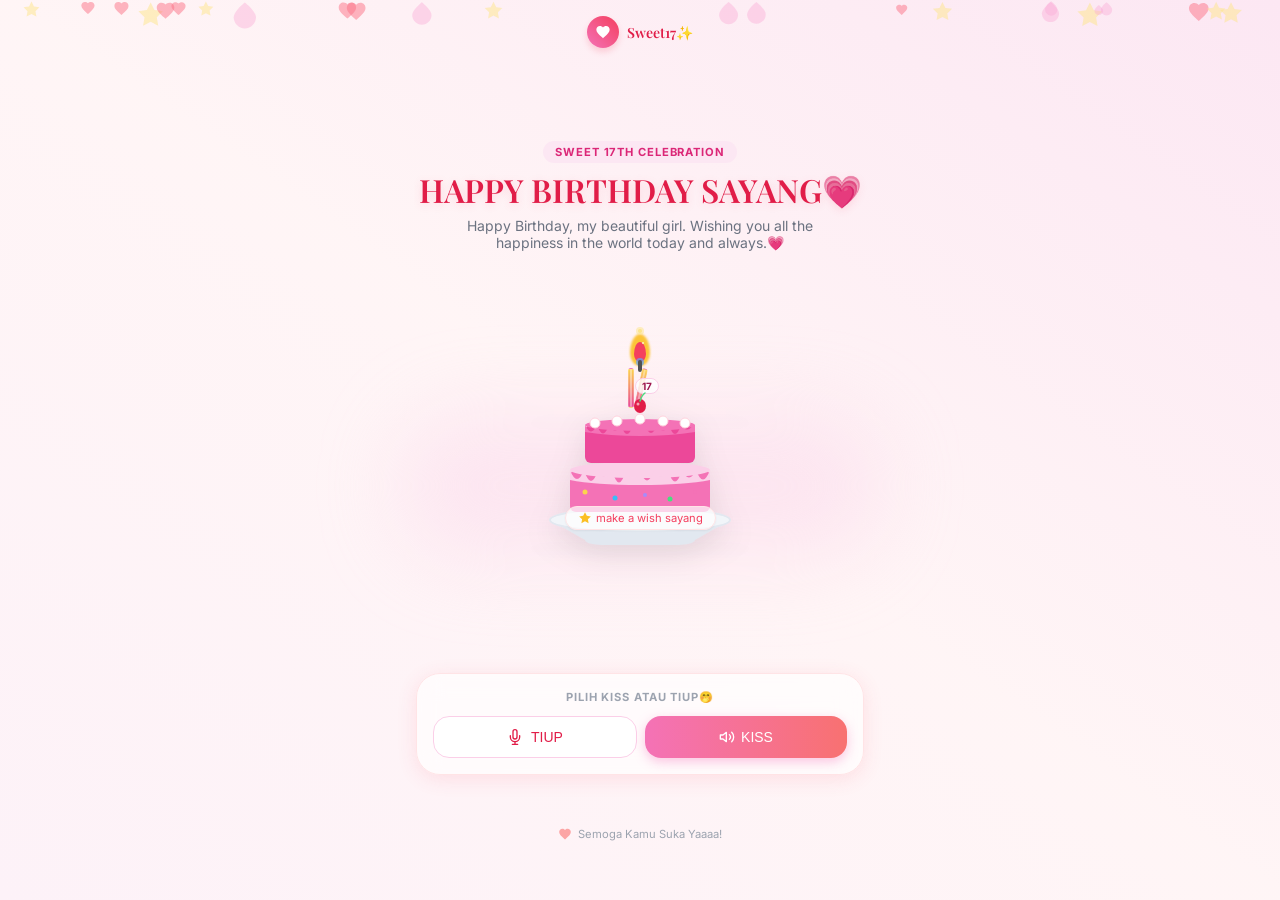
==== commit 512bc680: "Update index.html" ====
--- a/index.html
+++ b/index.html
@@ -205,15 +205,41 @@
     #confetti-canvas { position: fixed; inset: 0; pointer-events: none; z-index: 40; overflow: hidden; }
     .confetti-piece { position: absolute; border-radius: 50%; }
     .yt-player { position: absolute; top: 0; left: 0; width: 1px; height: 1px; opacity: 0; pointer-events: none; overflow: hidden; }
+    /* ===== FLOATING PHOTO BACKGROUND ===== */
+/* ===== FLOATING PHOTO BACKGROUND ===== */
+#photo-bg-canvas {
+  position: fixed;
+  inset: 0;
+  overflow: hidden;
+  pointer-events: none;
+  z-index: 0;
+  display: none;
+}
+.bg-photo-item {
+  position: absolute;
+  border-radius: 16px;
+  object-fit: cover;
+  opacity: 0;
+  will-change: transform, opacity;
+}
+@keyframes floatPhotoUp {
+  0%   { transform: translateY(0) rotate(var(--rot)); opacity: 0; }
+  8%   { opacity: 0.5; }
+  88%  { opacity: 0.5; }
+  100% { transform: translateY(calc(-100vh - 250px)) rotate(var(--rot)); opacity: 0; }
+}
     svg.icon { display: inline-block; vertical-align: middle; }
   </style>
 </head>
 <audio id="bgMusic" loop>
-  <source src="Bazzi - Beautiful feat. Camila(1).mp3" type="audio/mpeg">
+  <source src="beautiful.mp3" type="audio/mpeg">
 </audio>
 <body>
 <div id="hearts-canvas"></div>
 <div id="confetti-canvas"></div>
+<div id="hearts-canvas"></div>
+<div id="confetti-canvas"></div>
+<div id="photo-bg-canvas"></div>  <!-- ✅ TAMBAHKAN INI -->
 <div id="app">
   <header>
       <div class="logo" onclick="handleResetCake()">
@@ -327,7 +353,7 @@
             </div>
           </div>
           <div class="topbar-right">
-            <button class="vol-btn" id="vol-btn" onclick="toggleMusic()">
+            <button class="vol-btn" id="vol-btn" onclick="toggleMute()">
               <svg id="vol-icon" width="16" height="16" viewBox="0 0 24 24" fill="none" stroke="currentColor" stroke-width="2" stroke-linecap="round" stroke-linejoin="round" class="animate-bounce"><polygon points="11 5 6 9 2 9 2 15 6 15 11 19 11 5"/><path d="M19.07 4.93a10 10 0 0 1 0 14.14M15.54 8.46a5 5 0 0 1 0 7.07"/></svg>
             </button>
             <button class="reset-btn" onclick="handleResetCake()">Tiup Ulang 🎂</button>
@@ -472,6 +498,8 @@
   document.getElementById("mic-btn").disabled = true;
   document.getElementById("kiss-btn").disabled = true;
   triggerConfetti();
+  triggerConfetti();
+startPhotoBg(); // ✅ TAMBAHKAN INI 
   setTimeout(() => { showSlideScreen(); }, 1500);
   document.getElementById("bgMusic").play();
 }
@@ -658,27 +686,104 @@
 function nextSlide() { currentIdx = (currentIdx + 1) % (config.slides.length + 1); isLetterOpen = false; renderSlide(); }
 function prevSlide() { currentIdx = (currentIdx - 1 + config.slides.length + 1) % (config.slides.length + 1); isLetterOpen = false; renderSlide(); }
 
+// ✅ KODE YANG SUDAH DIPERBAIKI
+// ✅ PERBAIKAN: startMusic dengan error handling
 function startMusic() {
   if (!isPlaying) return;
-
   const audio = document.getElementById("bgMusic");
-  audio.play();
-
-  updateMusicUI(true);
-}
-
+  audio.play()
+    .then(() => { updateMusicUI(true); })
+    .catch(err => {
+      console.log("Gagal play:", err);
+      isPlaying = false;
+      updateMusicUI(false);
+    });
+}
+
+// ✅ PERBAIKAN: stopMusic menggunakan pause() bukan play()
 function stopMusic() {
   const audio = document.getElementById("bgMusic");
-
-audio.play()
-  .then(() => console.log("music playing"))
-  .catch(err => console.log(err));
-
+  audio.pause();
   isPlaying = false;
   updateMusicUI(false);
 }
 
-function toggleMusic() { isPlaying = !isPlaying; if (isPlaying) { startMusic(); } else { stopMusic(); } }
+// ✅ Toggle play/pause (tidak berubah)
+function toggleMusic() {
+  isPlaying = !isPlaying;
+  if (isPlaying) { startMusic(); } else { stopMusic(); }
+}
+
+// ✅ BARU: Mute/Unmute untuk tombol speaker
+function toggleMute() {
+  const audio = document.getElementById("bgMusic");
+  const volBtn = document.getElementById("vol-btn");
+  audio.muted = !audio.muted;
+  if (audio.muted) {
+    volBtn.classList.add("muted");
+    volBtn.innerHTML = `<svg width="16" height="16" viewBox="0 0 24 24" fill="none" stroke="currentColor" stroke-width="2" stroke-linecap="round" stroke-linejoin="round"><polygon points="11 5 6 9 2 9 2 15 6 15 11 19 11 5"/><line x1="23" y1="9" x2="17" y2="15"/><line x1="17" y1="9" x2="23" y2="15"/></svg>`;
+  } else {
+    volBtn.classList.remove("muted");
+    volBtn.innerHTML = `<svg width="16" height="16" viewBox="0 0 24 24" fill="none" stroke="currentColor" stroke-width="2" stroke-linecap="round" stroke-linejoin="round" class="animate-bounce"><polygon points="11 5 6 9 2 9 2 15 6 15 11 19 11 5"/><path d="M19.07 4.93a10 10 0 0 1 0 14.14M15.54 8.46a5 5 0 0 1 0 7.07"/></svg>`;
+  }
+}
+
+// ✅ BARU: Munculkan foto dari bawah ke atas secara acak & looping
+function startPhotoBg() {
+  const canvas = document.getElementById("photo-bg-canvas");
+  canvas.style.display = "block";
+  canvas.innerHTML = "";
+
+  const photos = config.slides
+    .map(s => s.imageUrl)
+    .filter(url => url && url.length > 10);
+
+  if (photos.length === 0) return;
+
+  const totalItems = 12;
+  // Spawn foto satu per satu dengan jeda waktu agar tidak blink bersamaan
+  for (let i = 0; i < totalItems; i++) {
+    setTimeout(() => {
+      spawnBgPhoto(canvas, photos);
+    }, i * 600); // jeda 600ms antar foto
+  }
+}
+
+function spawnBgPhoto(canvas, photos) {
+  const img = document.createElement("img");
+  img.className = "bg-photo-item";
+
+  // Pilih foto acak
+  img.src = photos[Math.floor(Math.random() * photos.length)];
+
+  // Ukuran acak 80-160px
+  const size = 80 + Math.floor(Math.random() * 80);
+  img.style.width = size + "px";
+  img.style.height = size + "px";
+
+  // Posisi horizontal acak
+  img.style.left = (Math.random() * 88) + "%";
+
+  // Mulai dari bawah layar
+  img.style.bottom = "-" + (size + 20) + "px";
+  img.style.top = "auto";
+
+  // Rotasi acak
+  const rot = (Math.random() * 30 - 15).toFixed(1) + "deg";
+  img.style.setProperty("--rot", rot);
+
+  // Durasi acak 9-15 detik
+  const dur = 9 + Math.random() * 6;
+  img.style.animation = `floatPhotoUp ${dur}s ease-in-out forwards`;
+
+  canvas.appendChild(img);
+
+  // Saat animasi selesai: hapus elemen lama → spawn baru (TANPA blink!)
+  img.addEventListener("animationend", () => {
+    img.remove(); // hapus dulu
+    spawnBgPhoto(canvas, photos); // baru buat yang baru
+  });
+}
 
 function updateMusicUI(playing) {
   const disc = document.getElementById("music-disc"), volBtn = document.getElementById("vol-btn"), playIcon = document.getElementById("music-play-icon");
@@ -748,4 +853,4 @@
 document.getElementById("settings-modal").addEventListener("click", function(e) { if (e.target === this) closeSettings(); });
 </script>
 </body>
-</html>+</html>
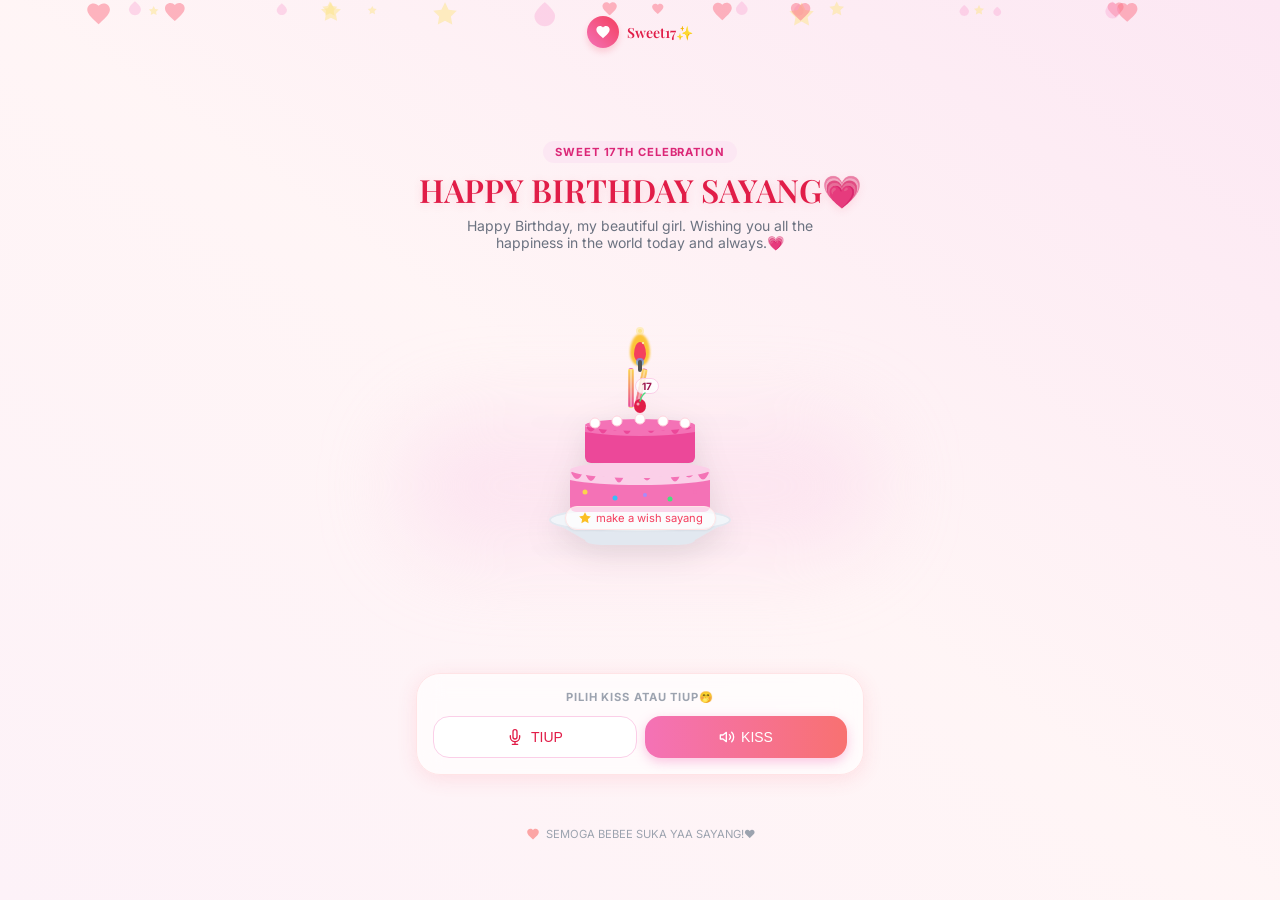
==== commit df1dc2a7: "Update index.html" ====
--- a/index.html
+++ b/index.html
@@ -332,7 +332,7 @@
         </div>
         <div class="cake-footer">
           <svg width="14" height="14" viewBox="0 0 24 24" fill="#fca5a5"><path d="M12 21.35l-1.45-1.32C5.4 15.36 2 12.28 2 8.5 2 5.42 4.42 3 7.5 3c1.74 0 3.41.81 4.5 2.09C13.09 3.81 14.76 3 16.5 3 19.58 3 22 5.42 22 8.5c0 3.78-3.4 6.86-8.55 11.54L12 21.35z"/></svg>
-          <span>Semoga Kamu Suka Yaaaa!</span>
+          <span>SEMOGA BEBEE SUKA YAA SAYANG!❤️</span>
         </div>
       </div>
     </div>
@@ -639,7 +639,7 @@
   const wrap = document.getElementById("slide-content");
   if (currentIdx < config.slides.length) {
     const slide = config.slides[currentIdx], label = LABELS[currentIdx] || "A Wish For You";
-    wrap.innerHTML = `<div class="slide-card"><div class="photo-frame" onclick="triggerLoveBurst(event)" id="photo-frame"><img src="${slide.imageUrl}" alt="${escHtml(slide.title)}" referrerpolicy="no-referrer" onerror="this.src='data:image/svg+xml;utf8,<svg xmlns=\'http://www.w3.org/2000/svg\' width=\'400\' height=\'225\' viewBox=\'0 0 400 225\'><rect fill=\'%23fce7f3\' width=\'400\' height=\'225\'><text x=\'50%\' y=\'50%\' fill=\'%23e11d48\' text-anchor=\'middle\'>💕</text></svg>'" /><div class="photo-overlay"></div><div class="photo-sparkle animate-sparkle"><svg viewBox="0 0 24 24" fill="#fde68a" width="20" height="20"><path d="M12 2l3.09 6.26L22 9.27l-5 4.87 1.18 6.88L12 17.77l-6.18 3.25L7 14.14 2 9.27l6.91-1.01L12 2z"/></svg></div><div class="photo-tap-hint"><svg width="14" height="14" viewBox="0 0 24 24" fill="none" stroke="currentColor" stroke-width="2"><circle cx="12" cy="12" r="10"/><path d="M8 12s1.5 2 4 2 4-2 4-2"/><line x1="9" y1="9" x2="9.01" y2="9"/><line x1="15" y1="9" x2="15.01" y2="9"/></svg><span>Ketuk Gambar! 👆</span></div></div><div class="slide-text"><span class="slide-label"><span class="label-dot"></span><span>${escHtml(label)}</span></span><h2 class="slide-title">${escHtml(slide.title)}</h2><div class="slide-divider"></div><p class="slide-desc">${escHtml(slide.description)}</p><div class="slide-caption">~ ${escHtml(slide.caption)}</div></div></div>`;
+    wrap.innerHTML = `<div class="slide-card"><div class="photo-frame" onclick="triggerLoveBurst(event)" id="photo-frame"><img src="${slide.imageUrl}" alt="${escHtml(slide.title)}" referrerpolicy="no-referrer" onerror="this.src='data:image/svg+xml;utf8,<svg xmlns=\'http://www.w3.org/2000/svg\' width=\'400\' height=\'225\' viewBox=\'0 0 400 225\'><rect fill=\'%23fce7f3\' width=\'400\' height=\'225\'><text x=\'50%\' y=\'50%\' fill=\'%23e11d48\' text-anchor=\'middle\'>💕</text></svg>'" /><div class="photo-overlay"></div><div class="photo-sparkle animate-sparkle"><svg viewBox="0 0 24 24" fill="#fde68a" width="20" height="20"><path d="M12 2l3.09 6.26L22 9.27l-5 4.87 1.18 6.88L12 17.77l-6.18 3.25L7 14.14 2 9.27l6.91-1.01L12 2z"/></svg></div><div class="photo-tap-hint"><svg width="14" height="14" viewBox="0 0 24 24" fill="none" stroke="currentColor" stroke-width="2"><circle cx="12" cy="12" r="10"/><path d="M8 12s1.5 2 4 2 4-2 4-2"/><line x1="9" y1="9" x2="9.01" y2="9"/><line x1="15" y1="9" x2="15.01" y2="9"/></svg><span>TAP TAP!👆</span></div></div><div class="slide-text"><span class="slide-label"><span class="label-dot"></span><span>${escHtml(label)}</span></span><h2 class="slide-title">${escHtml(slide.title)}</h2><div class="slide-divider"></div><p class="slide-desc">${escHtml(slide.description)}</p><div class="slide-caption">~ ${escHtml(slide.caption)}</div></div></div>`;
   } else {
     const envFold = isLetterOpen ? `<path d="M5 20 L50 2 L95 20" stroke="#F472B6" stroke-width="2.5" fill="#FFE4E6"/>` : `<path d="M5 20 L50 55 L95 20" stroke="#F472B6" stroke-width="2.5" fill="#FFE4E6"/>`;
     const paperEl = isLetterOpen ? `<rect x="15" y="5" width="70" height="45" fill="#FFFFFF" stroke="#FDA4AF" stroke-width="1.5" style="animation:envelope-paper 0.3s ease both"/>` : "";
@@ -655,8 +655,8 @@
   const rect = frame.getBoundingClientRect(), x = e.clientX - rect.left, y = e.clientY - rect.top;
   const heart = document.createElement("div");
   heart.className = "love-particle";
-  heart.style.cssText = `left:${x-12}px;top:${y-12}px`;
-  heart.innerHTML = `<svg viewBox="0 0 24 24" fill="#f43f5e" width="24" height="24"><path d="M12 21.35l-1.45-1.32C5.4 15.36 2 12.28 2 8.5 2 5.42 4.42 3 7.5 3c1.74 0 3.41.81 4.5 2.09C13.09 3.81 14.76 3 16.5 3 19.58 3 22 5.42 22 8.5c0 3.78-3.4 6.86-8.55 11.54L12 21.35z"/></svg>`;
+  heart.style.cssText = `left:${x-12}px;top:${y-12}px;font-size:24px;`;
+  heart.innerHTML = `😘`;
   frame.appendChild(heart); setTimeout(() => heart.remove(), 900);
 }
 
